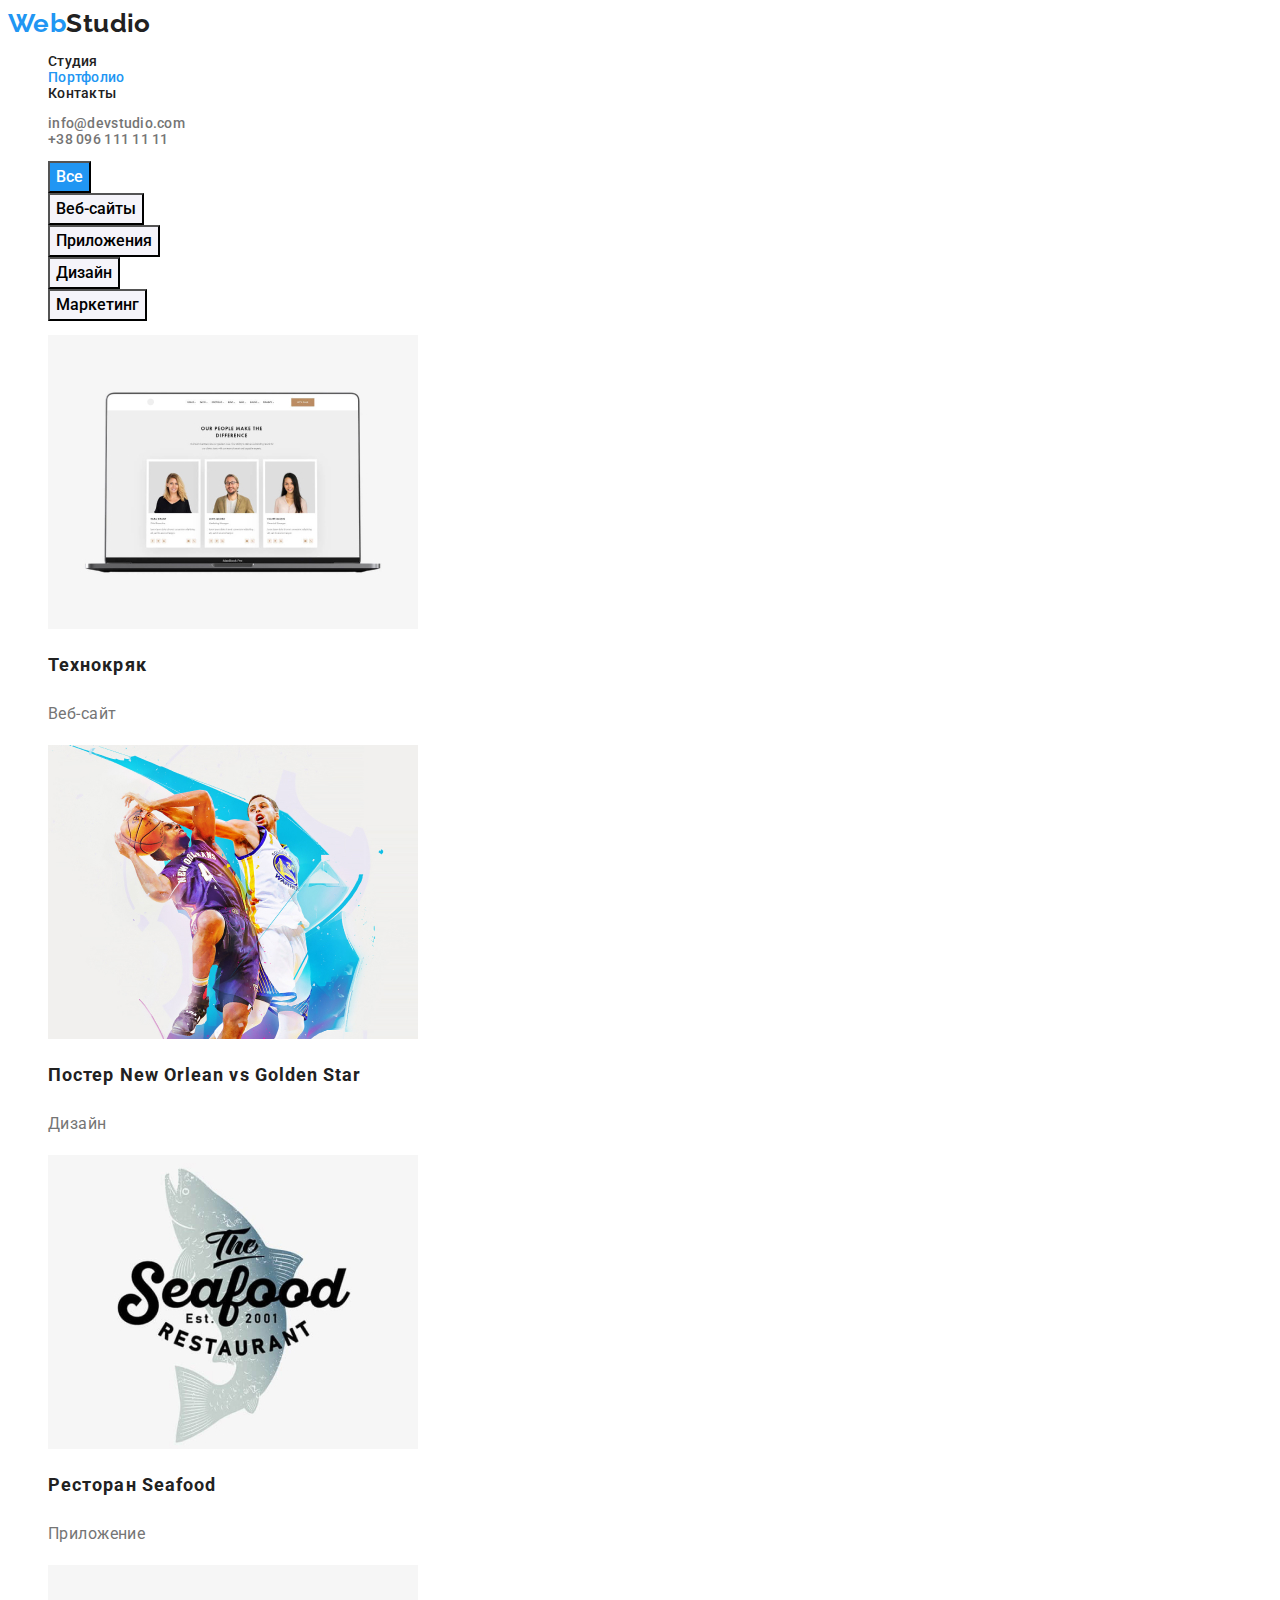
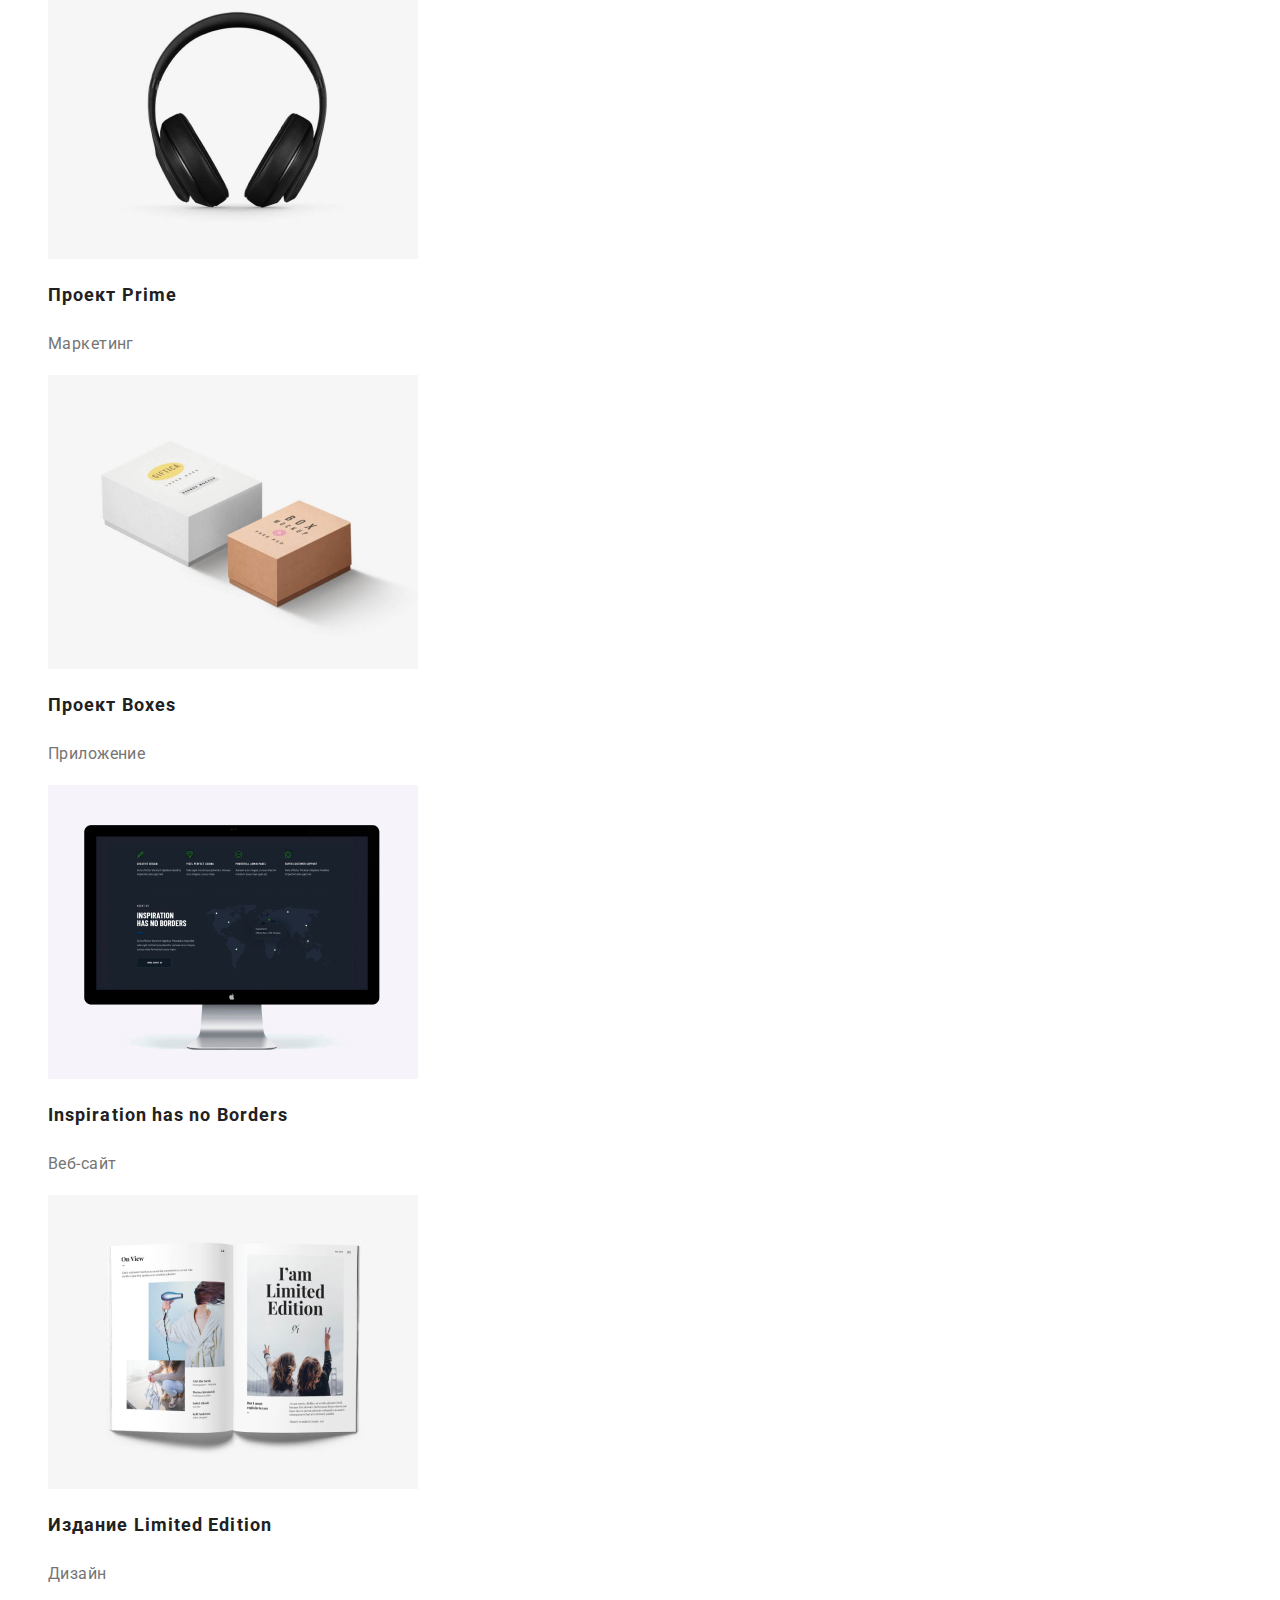
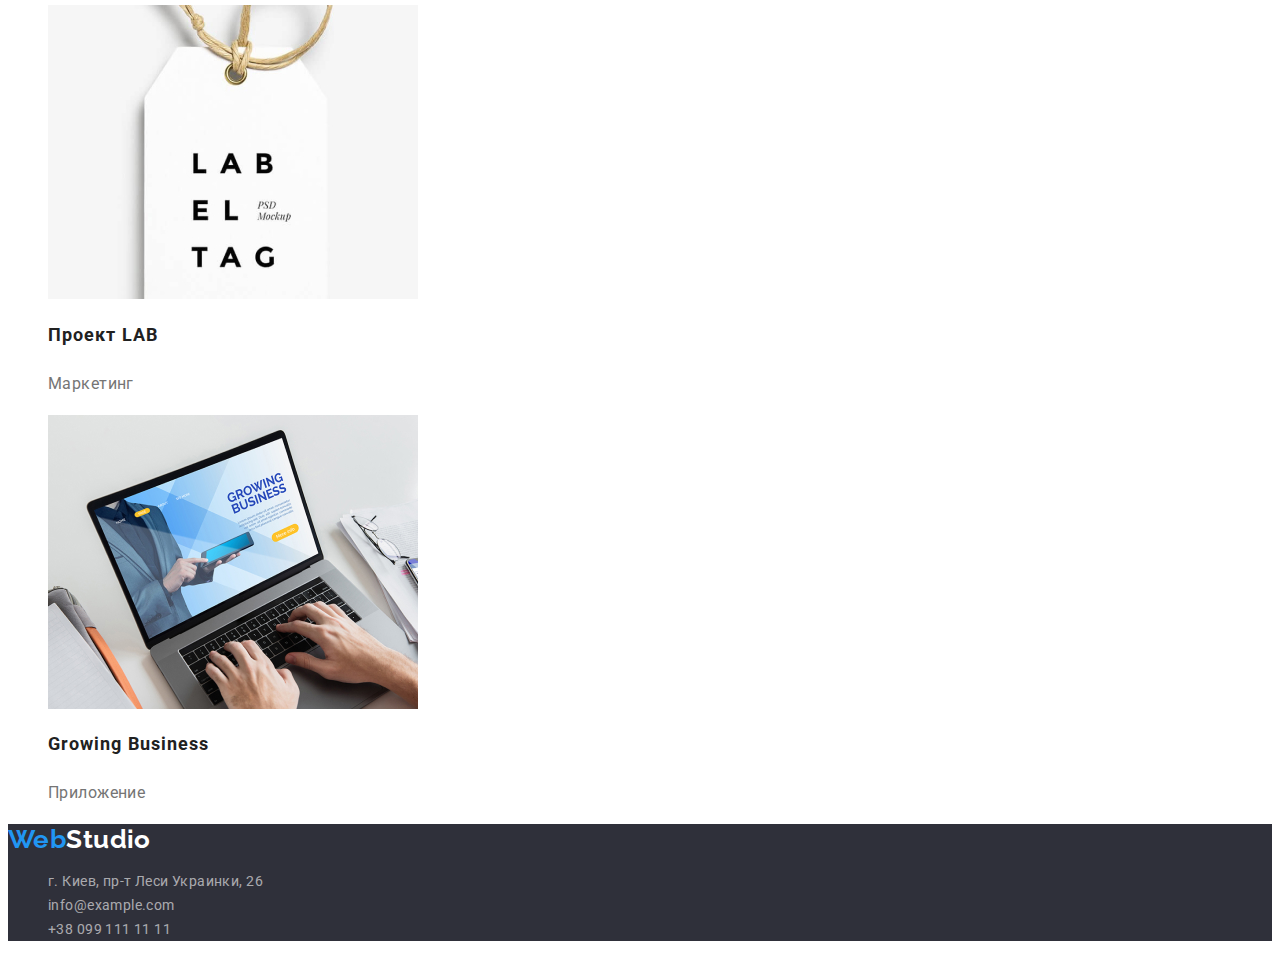
==== portfolio.html @ d7e8b3e2 "Initial commit" ====
<!DOCTYPE html>
<html lang="ru">
  <head>
    <meta charset="UTF-8" />
    <meta http-equiv="X-UA-Compatible" content="IE=edge" />
    <meta name="viewport" content="width=device-width, initial-scale=1.0" />
    <title>Portfolio</title>
    <!-- Fonts -->
    <link rel="preconnect" href="https://fonts.googleapis.com" />
    <link rel="preconnect" href="https://fonts.gstatic.com" crossorigin />
    <link
      href="https://fonts.googleapis.com/css2?family=Raleway:wght@700&family=Roboto:wght@400;500;700;900&display=swap"
      rel="stylesheet"
    />
    <!-- Fonts -->
    <link rel="stylesheet" href="./css/styles.css" />
  </head>
  <body>
    <header class="header">
      <a class="logo link" href="./index.html"><span class="logo-accent">Web</span>Studio</a>
      <nav class="header-nav">
        <ul class="header-list list">
          <li class="header-item">
            <a class="header-link link" href="./index.html">Студия</a>
          </li>
          <li class="header-item">
            <a class="header-link header-link-porfolio link" href="./portfolio.html">Портфолио</a>
          </li>
          <li class="header-item"><a class="header-link link" href="#">Контакты</a></li>
        </ul>
      </nav>
      <ul class="list">
        <li>
          <a class="header-contacts link" href="mailto:info@devstudio.com">info@devstudio.com</a>
        </li>
        <li><a class="header-contacts link" href="tel:+380961111111">+38 096 111 11 11</a></li>
      </ul>
    </header>
    <main>
      <section class="portfolio">
        <h1 class="visually-hidden">Портфолио</h1>
        <ul class="list">
          <li class="portfolio-filter">
            <button class="portfolio-filter-btn portfolio-filter-btn-accent" type="button">
              Все
            </button>
          </li>
          <li class="portfolio-filter">
            <button class="portfolio-filter-btn" type="button">Веб-сайты</button>
          </li>
          <li class="portfolio-filter">
            <button class="portfolio-filter-btn" type="button">Приложения</button>
          </li>
          <li class="portfolio-filter">
            <button class="portfolio-filter-btn" type="button">Дизайн</button>
          </li>
          <li class="portfolio-filter">
            <button class="portfolio-filter-btn" type="button">Маркетинг</button>
          </li>
        </ul>
        <ul class="list">
          <li class="">
            <a class="link" href=""
              ><img src="./images/portfolio/techno.jpg" alt="Технокряк" width="370" />
              <h2 class="portfolio-item-uppertitle">Технокряк</h2>
              <p class="portfolio-item-txt">Веб-сайт</p>
            </a>
          </li>
          <li class="">
            <a class="link" href=""
              ><img
                src="./images/portfolio/poster.jpg"
                alt="Постер New Orlean vs Golden Star"
                width="370"
              />
              <h2 class="portfolio-item-uppertitle">Постер New Orlean vs Golden Star</h2>
              <p class="portfolio-item-txt">Дизайн</p>
            </a>
          </li>
          <li class="">
            <a class="link" href=""
              ><img src="./images/portfolio/rest.jpg" alt="Ресторан Seafood" width="370" />
              <h2 class="portfolio-item-uppertitle">Ресторан Seafood</h2>
              <p class="portfolio-item-txt">Приложение</p>
            </a>
          </li>
          <li class="">
            <a class="link" href=""
              ><img src="./images/portfolio/projprime.jpg" alt="Проект Prime" width="370" />
              <h2 class="portfolio-item-uppertitle">Проект Prime</h2>
              <p class="portfolio-item-txt">Маркетинг</p>
            </a>
          </li>
          <li class="">
            <a class="link" href=""
              ><img src="./images/portfolio/proj_boxes.jpg" alt="Проект Boxes" width="370" />
              <h2 class="portfolio-item-uppertitle">Проект Boxes</h2>
              <p class="portfolio-item-txt">Приложение</p>
            </a>
          </li>
          <li class="">
            <a class="link" href=""
              ><img src="./images/portfolio/web.jpg" alt="Inspiration has no Borders" width="370" />
              <h2 class="portfolio-item-uppertitle">Inspiration has no Borders</h2>
              <p class="portfolio-item-txt">Веб-сайт</p>
            </a>
          </li>
          <li class="">
            <a class="link" href=""
              ><img
                src="./images/portfolio/lim_edit.jpg"
                alt="Издание Limited Edition"
                width="370"
              />
              <h2 class="portfolio-item-uppertitle">Издание Limited Edition</h2>
              <p class="portfolio-item-txt">Дизайн</p>
            </a>
          </li>
          <li class="">
            <a class="link" href=""
              ><img src="./images/portfolio/lab.jpg" alt="Проект LAB" width="370" />
              <h2 class="portfolio-item-uppertitle">Проект LAB</h2>
              <p class="portfolio-item-txt">Маркетинг</p>
            </a>
          </li>
          <li class="">
            <a class="link" href=""
              ><img src="./images/portfolio/grow_bus.jpg" alt="Growing Business" width="370" />
              <h2 class="portfolio-item-uppertitle">Growing Business</h2>
              <p class="portfolio-item-txt">Приложение</p>
            </a>
          </li>
        </ul>
      </section>
    </main>
    <footer class="footer">
      <a class="logo link" href="./index.html"
        ><span class="logo-accent">Web</span><span class="logo-accent-footer">Studio</span></a
      >
      <address class="addres">
        <ul class="list">
          <li>
            <a
              class="link footer-contacts"
              href="https://goo.gl/maps/LrQvVppch2CSXuQx8"
              target="_blank"
              rel="noopener noreferrer"
              >г. Киев, пр-т Леси Украинки, 26</a
            >
          </li>
          <li>
            <a class="footer-contacts link" href="mailto:info@example.com">info@example.com</a>
          </li>
          <li><a class="footer-contacts link" href="tel:+380991111111">+38 099 111 11 11</a></li>
        </ul>
      </address>
    </footer>
  </body>
</html>
---- css/styles.css ----
:root {
  /* fonts */
  --main-font: Roboto, sans-serif;
  --secondary-font: Raleway, sans-serif;

  /* text colors */
  --main-txt-color: #212121;
  --secondary-txt-color: #ffffff;
  --accent-txt-color: #2196f3;
  --paragraph-txt-color: #757575;
  --addres-txt-color: rgba(255, 255, 255, 0.6);

  /* bg coloros */
  --dark-bg-color: #2f303a;
  --light-bg-color: #f5f4fa;
  --accent-bg-color: #2196f3;
  --main-bg-color: #fff;

  /* others */
}

body {
  font-family: var(--main-font);
  color: var(--main-txt-color);
  background-color: var(--main-bg-color);
  font-size: 14px;
  letter-spacing: 0.03em;
}

/* reset styles */
.link {
  text-decoration: none;
  color: currentColor;
}

.list {
  list-style: none;
}

.visually-hidden {
  position: absolute;
  width: 1px;
  height: 1px;
  margin: -1px;
  border: 0;
  padding: 0;

  white-space: nowrap;
  clip-path: inset(100%);
  clip: rect(0 0 0 0);
  overflow: hidden;
}

/* base styles */

.logo-accent {
  color: var(--accent-txt-color);
}

/*====== Header section======== */
.logo {
  color: var(--main-txt-color);
  font-weight: 700;
  font-size: 26px;
  line-height: calc(31 / 26);
  font-family: 'Raleway';
}

.header-link {
  font-weight: 500;
  line-height: calc(16 / 14);
  letter-spacing: 0.02em;
  color: var(--main-txt-color);
}
.header-link:hover,
.header-link:focus {
  color: var(--accent-txt-color);
}
.header-link-studio {
  color: var(--accent-txt-color);
}
.header-link-porfolio {
  color: var(--accent-txt-color);
}

.header-contacts {
  font-weight: 500;
  line-height: calc(16 / 14);
  letter-spacing: 0.02em;
  color: var(--paragraph-txt-color);
}

.header-contacts:hover,
.header-contacts:focus {
  color: var(--accent-txt-color);
}
/* ========================
===========Studio========== 
===========================*/
/* =======Main section====== */

.hero {
  background-color: var(--dark-bg-color);
}

.hero-title {
  font-family: 'Roboto';
  font-weight: 900;
  font-size: 44px;
  line-height: calc(60 / 44);
  letter-spacing: 0.06em;
  text-transform: uppercase;
  color: var(--secondary-txt-color);
}

.hero-btn {
  font-family: 'Roboto';
  font-weight: 700;
  font-size: 16px;
  line-height: calc(30 / 16);
  display: flex;
  align-items: center;
  text-align: center;
  letter-spacing: 0.06em;
  color: var(--secondary-txt-color);
  background-color: var(--accent-txt-color);
  cursor: pointer;
}

.hero-btn:hover,
.hero-btn:focus {
  background-color: #188ce8;
}

.advantages-title {
  line-height: calc(16 / 14);
  text-transform: uppercase;
  color: var(--main-txt-color);
}

.advantages-uppertitle {
  line-height: calc(24 / 14);
  color: var(--paragraph-txt-color);
}

.about-title {
  font-size: 36px;
  line-height: calc(42 / 36);
  text-align: center;
}

.team {
  background-color: var(--light-bg-color);
}

.team-title {
  font-size: 36px;
  line-height: calc(42 / 36);
  text-align: center;
}

.team-item-uppertitle {
  font-weight: 500;
  font-size: 16px;
  line-height: calc(19 / 16);
  text-align: center;
}

.team-item-txt {
  line-height: calc(19 / 16);
  text-align: center;
  color: var(--paragraph-txt-color);
}

/* ========================
===========Studio========== 
===========================*/

/* ========Footer====== */
.footer {
  background-color: var(--dark-bg-color);
}

.logo-accent-footer {
  color: var(--secondary-txt-color);
}

.addres {
  font-style: normal;
  font-weight: 400;
  line-height: calc(24 / 14);
  color: var(--addres-txt-color);
}

.footer-contacts:hover,
.footer-contacts:focus {
  color: var(--secondary-txt-color);
}

/* ========================
===========Portfolio========== 
===========================*/

.portfolio-filter-btn {
  font-weight: 500;
  font-size: 16px;
  line-height: calc(26 / 16);
  text-align: center;
  background-color: var(--light-bg-color);
  cursor: pointer;
  font-family: var(--main-font);
}

.portfolio-filter-btn-accent {
  font-weight: 500;
  font-size: 16px;
  line-height: calc(26 / 16);
  text-align: center;
  color: var(--secondary-txt-color);
  background-color: var(--accent-bg-color);
}
.portfolio-filter-btn:hover,
.portfolio-filter-btn:focus {
  color: var(--secondary-txt-color);
  background-color: var(--accent-bg-color);
}

.portfolio-item-uppertitle {
  font-size: 18px;
  line-height: calc(36 / 18);
  letter-spacing: 0.06em;
}

.portfolio-item-txt {
  font-size: 16px;
  line-height: calc(30 / 16);
  color: var(--paragraph-txt-color);
}
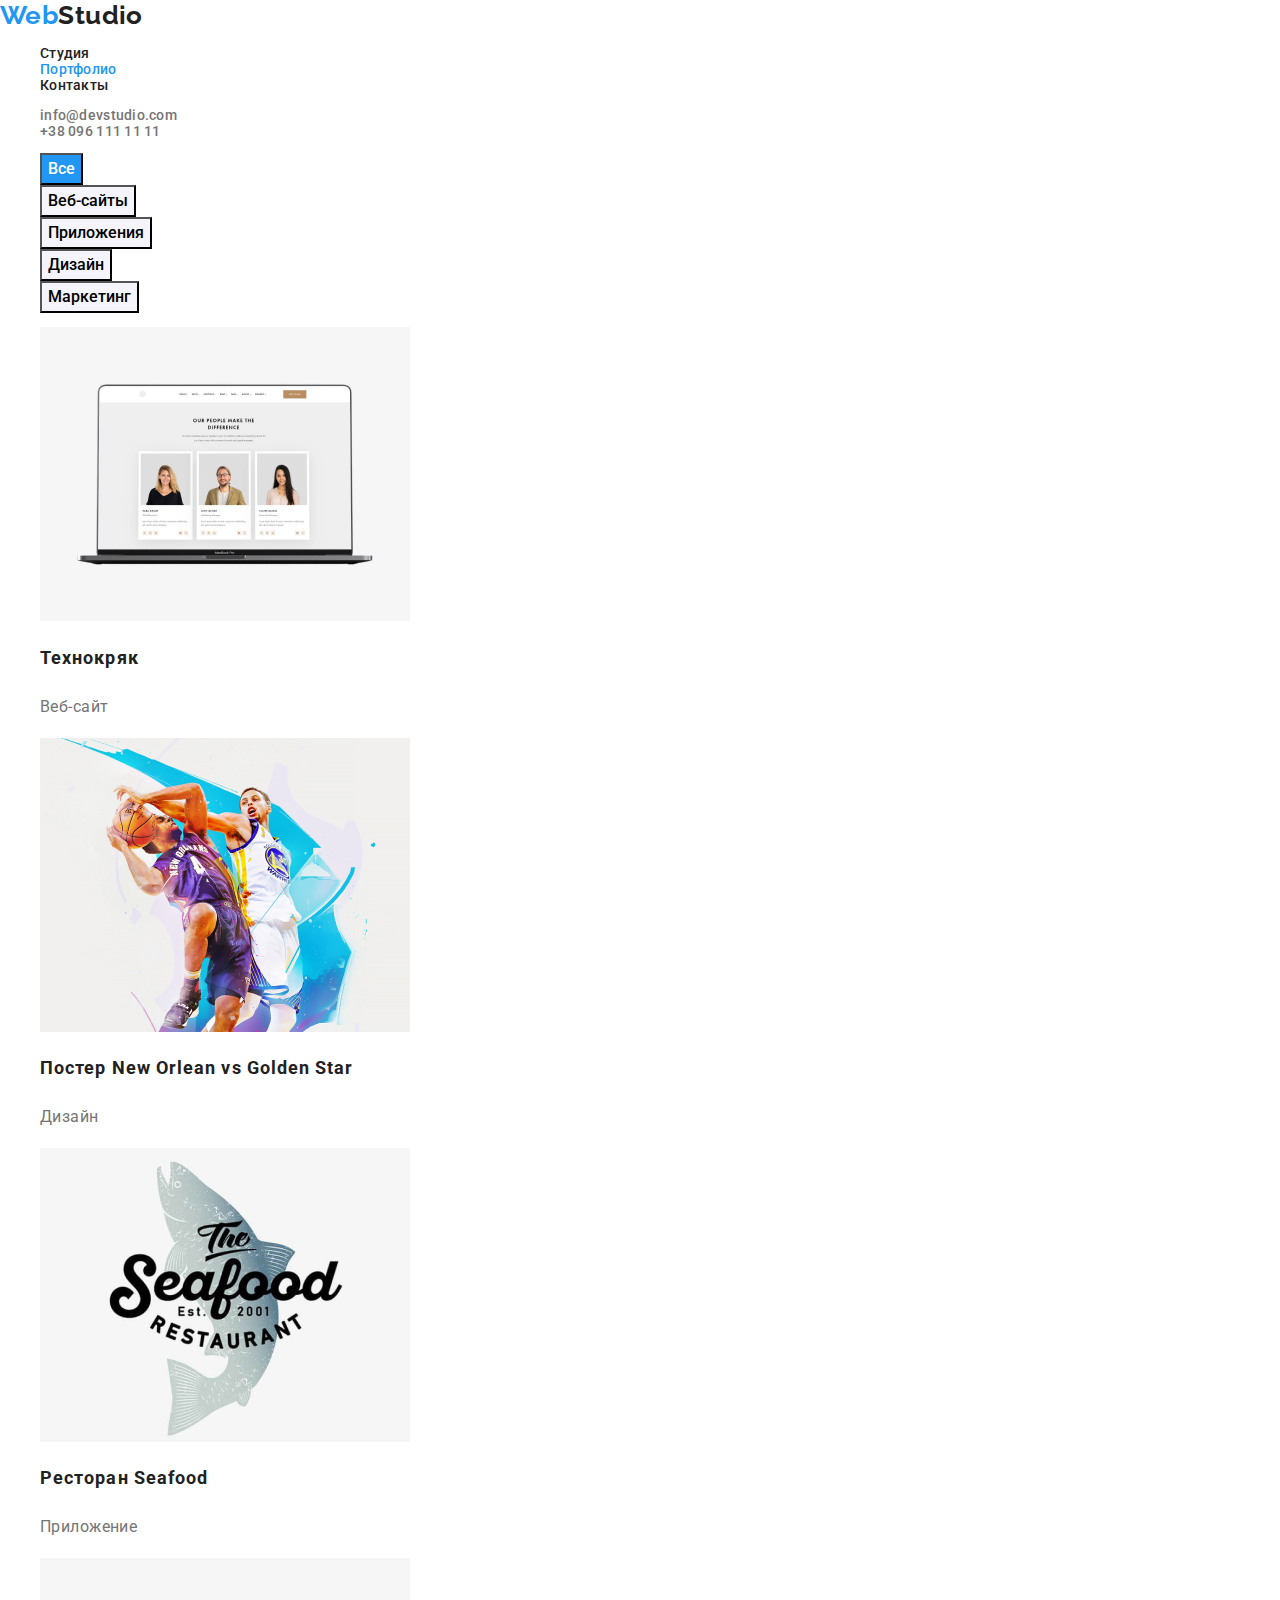
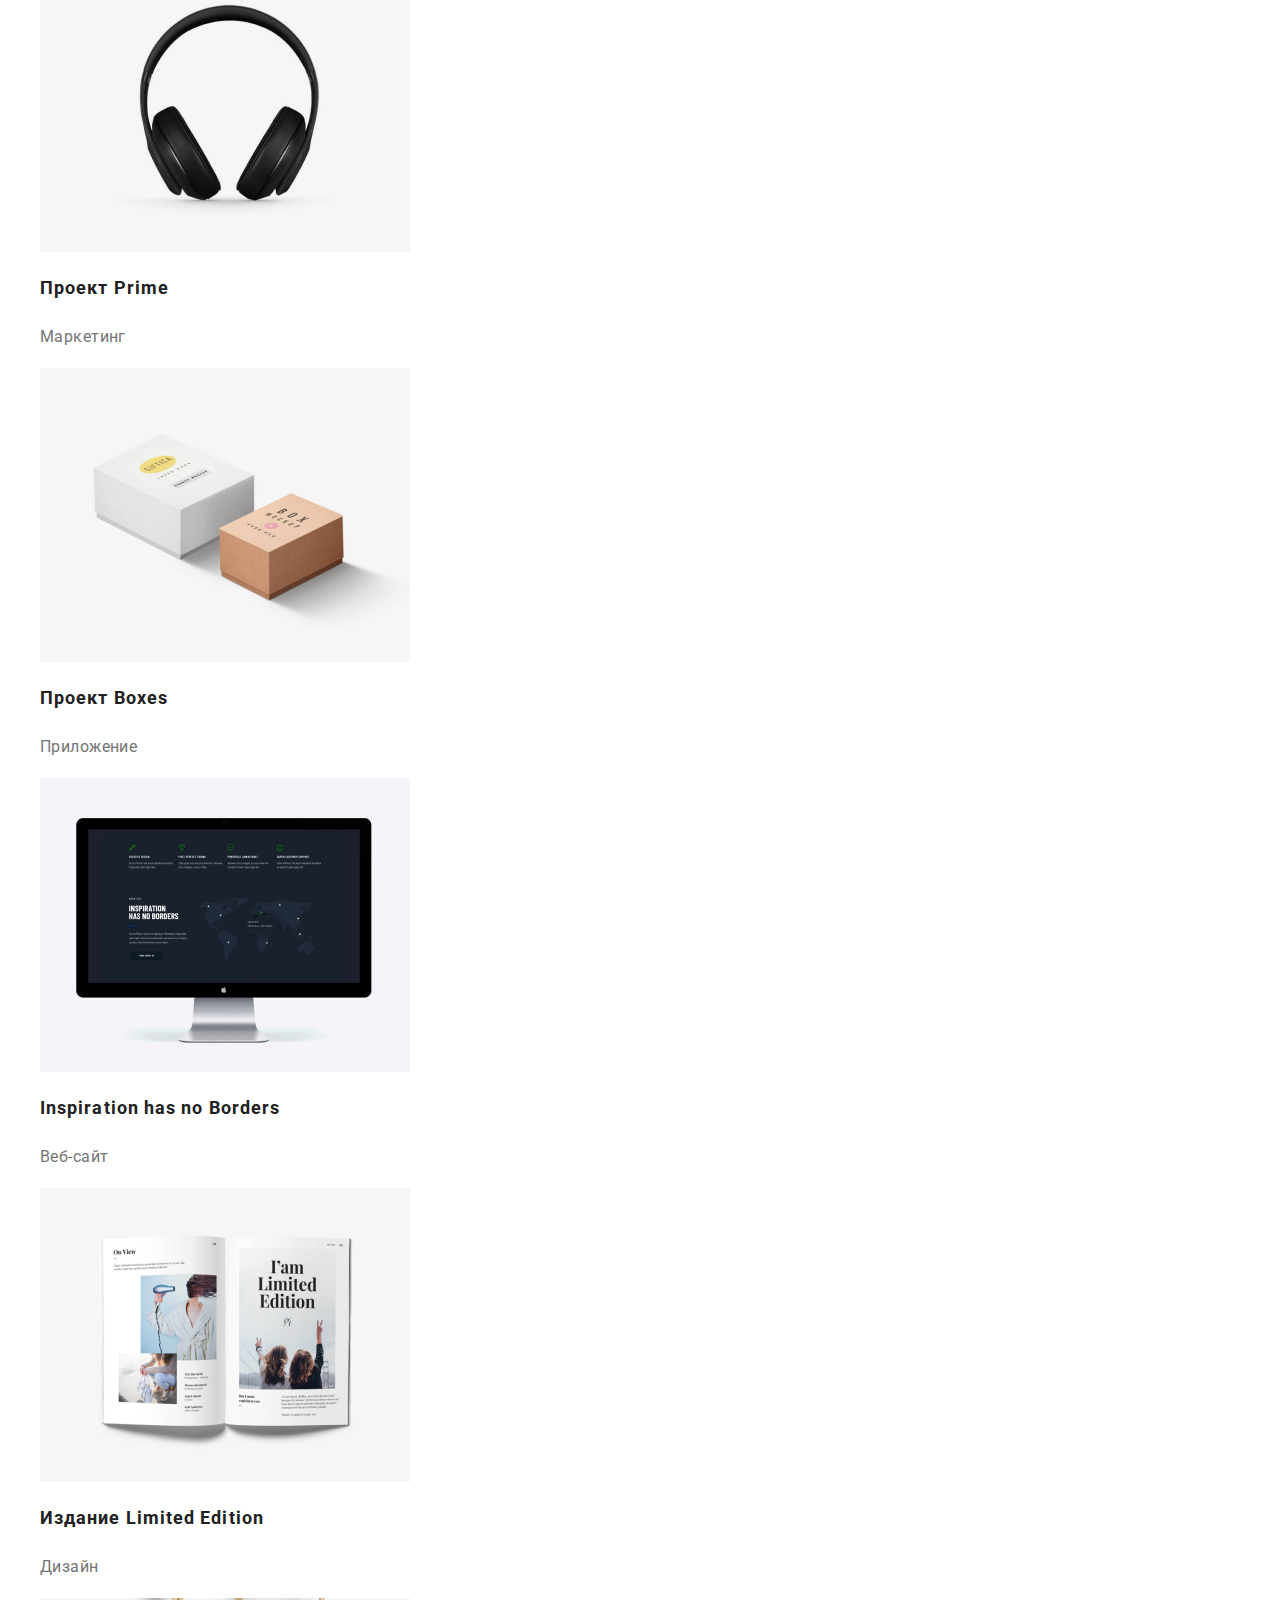
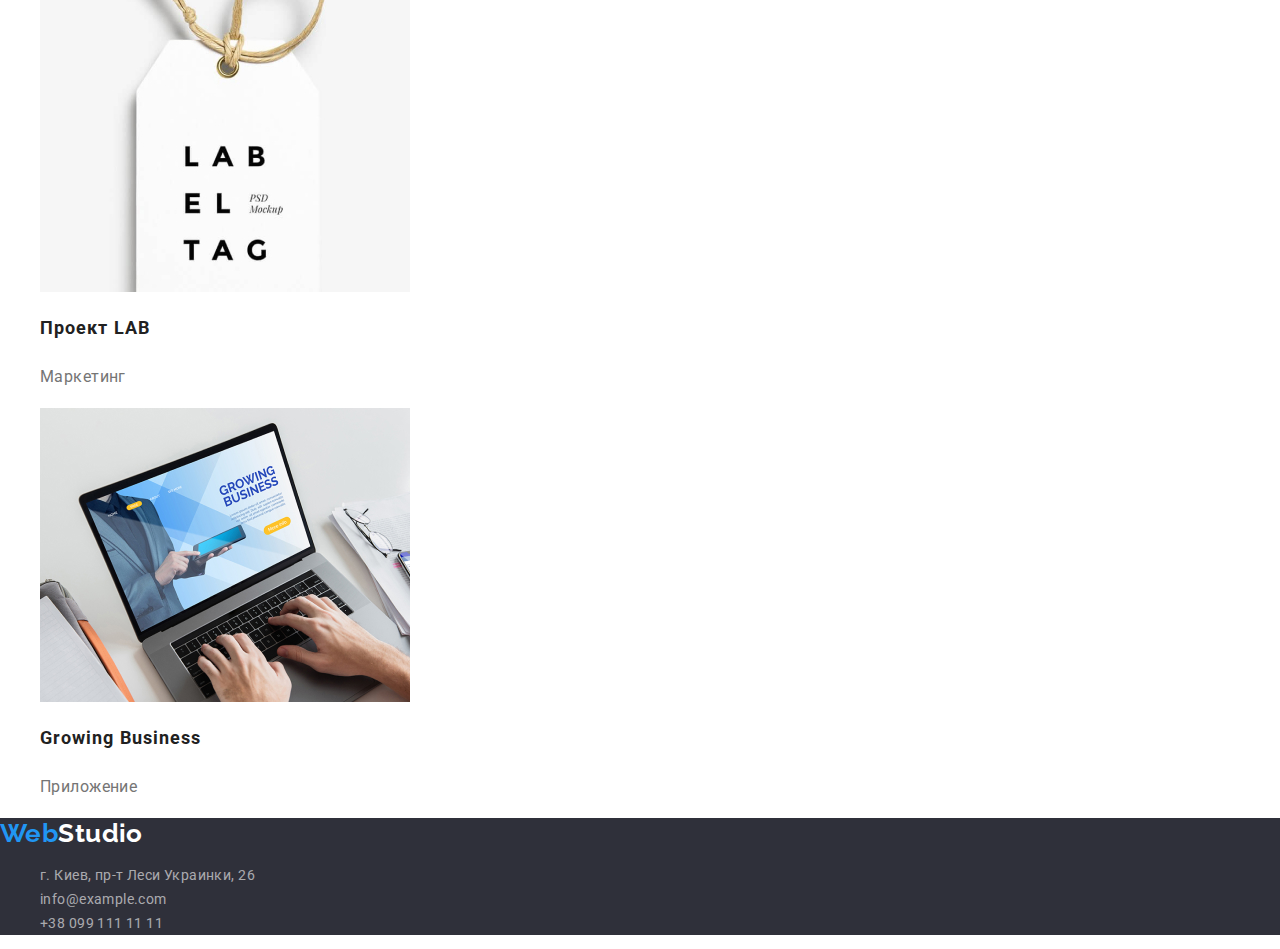
==== commit ba3545bc: "Подключает modern-nomalize" ====
--- a/portfolio.html
+++ b/portfolio.html
@@ -5,6 +5,10 @@
     <meta http-equiv="X-UA-Compatible" content="IE=edge" />
     <meta name="viewport" content="width=device-width, initial-scale=1.0" />
     <title>Portfolio</title>
+    <link
+      rel="stylesheet"
+      href="https://cdnjs.cloudflare.com/ajax/libs/modern-normalize/1.1.0/modern-normalize.min.css"
+    />
     <!-- Fonts -->
     <link rel="preconnect" href="https://fonts.googleapis.com" />
     <link rel="preconnect" href="https://fonts.gstatic.com" crossorigin />
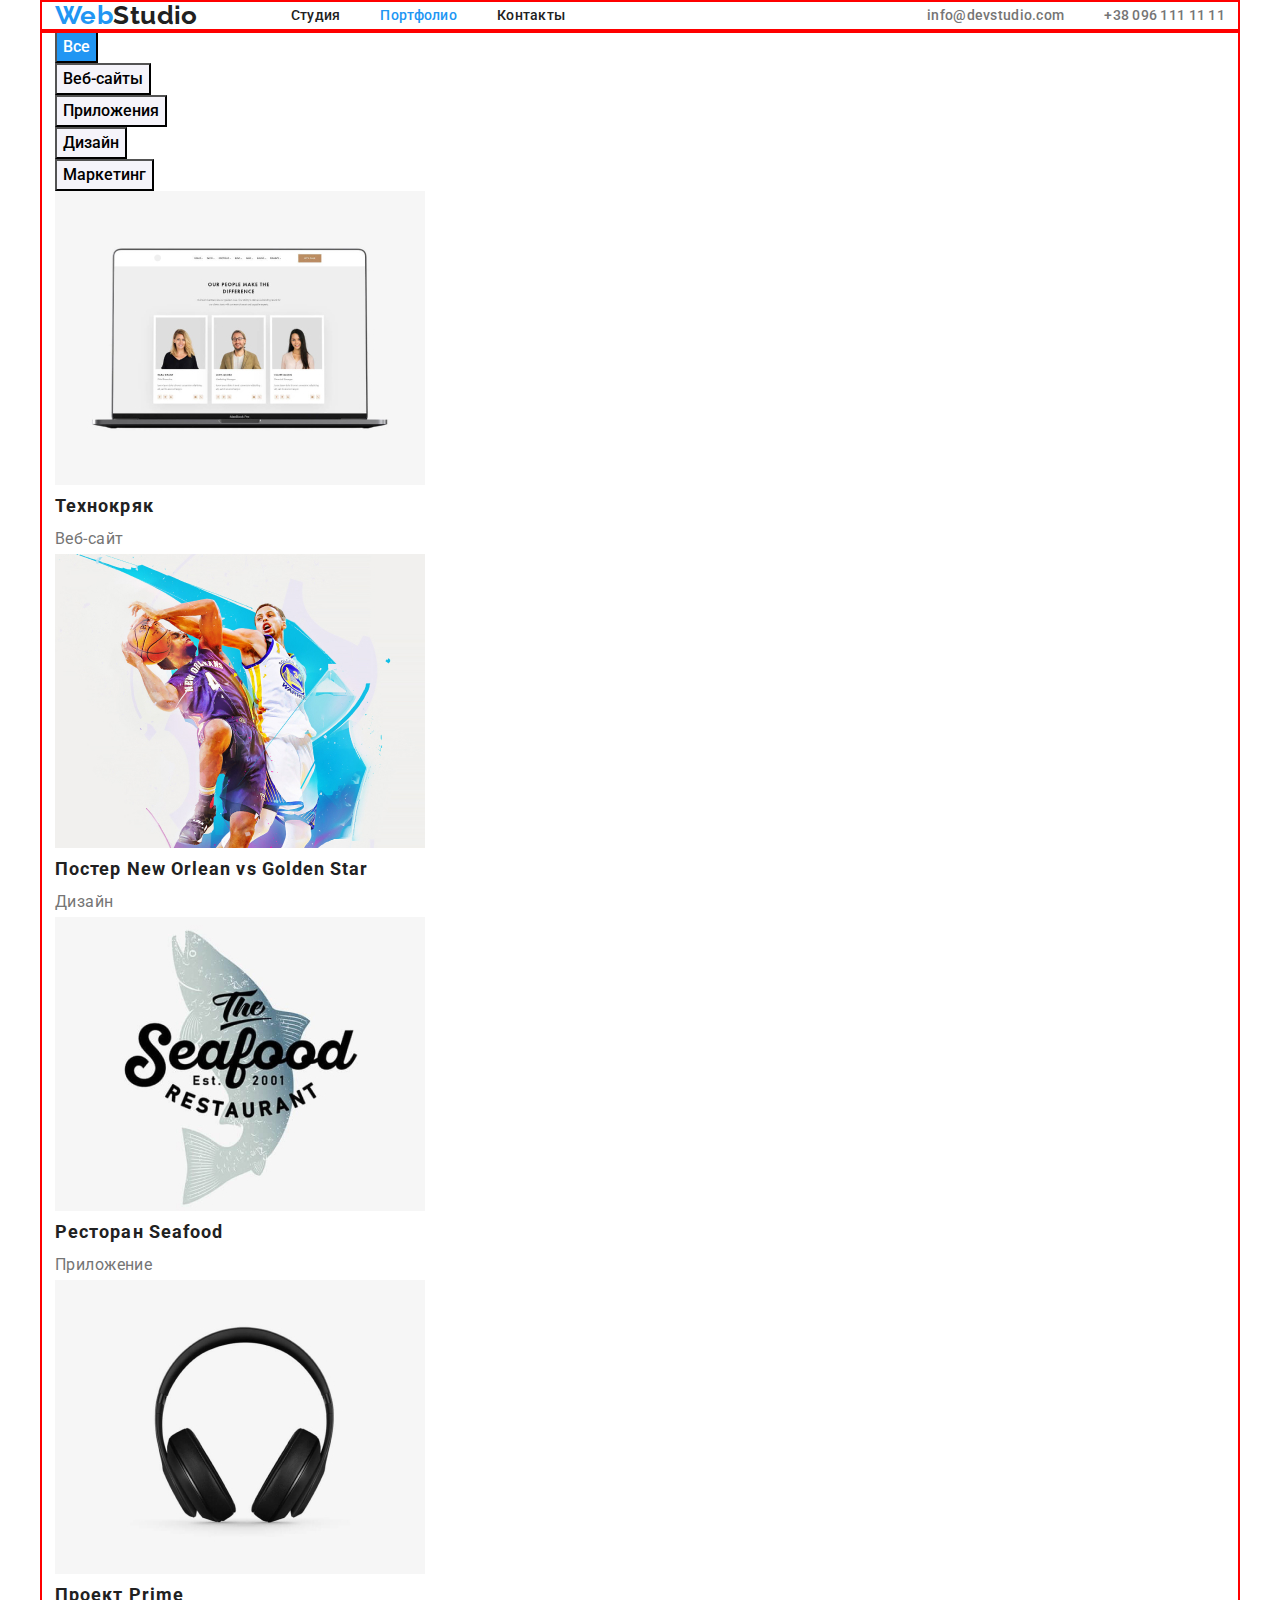
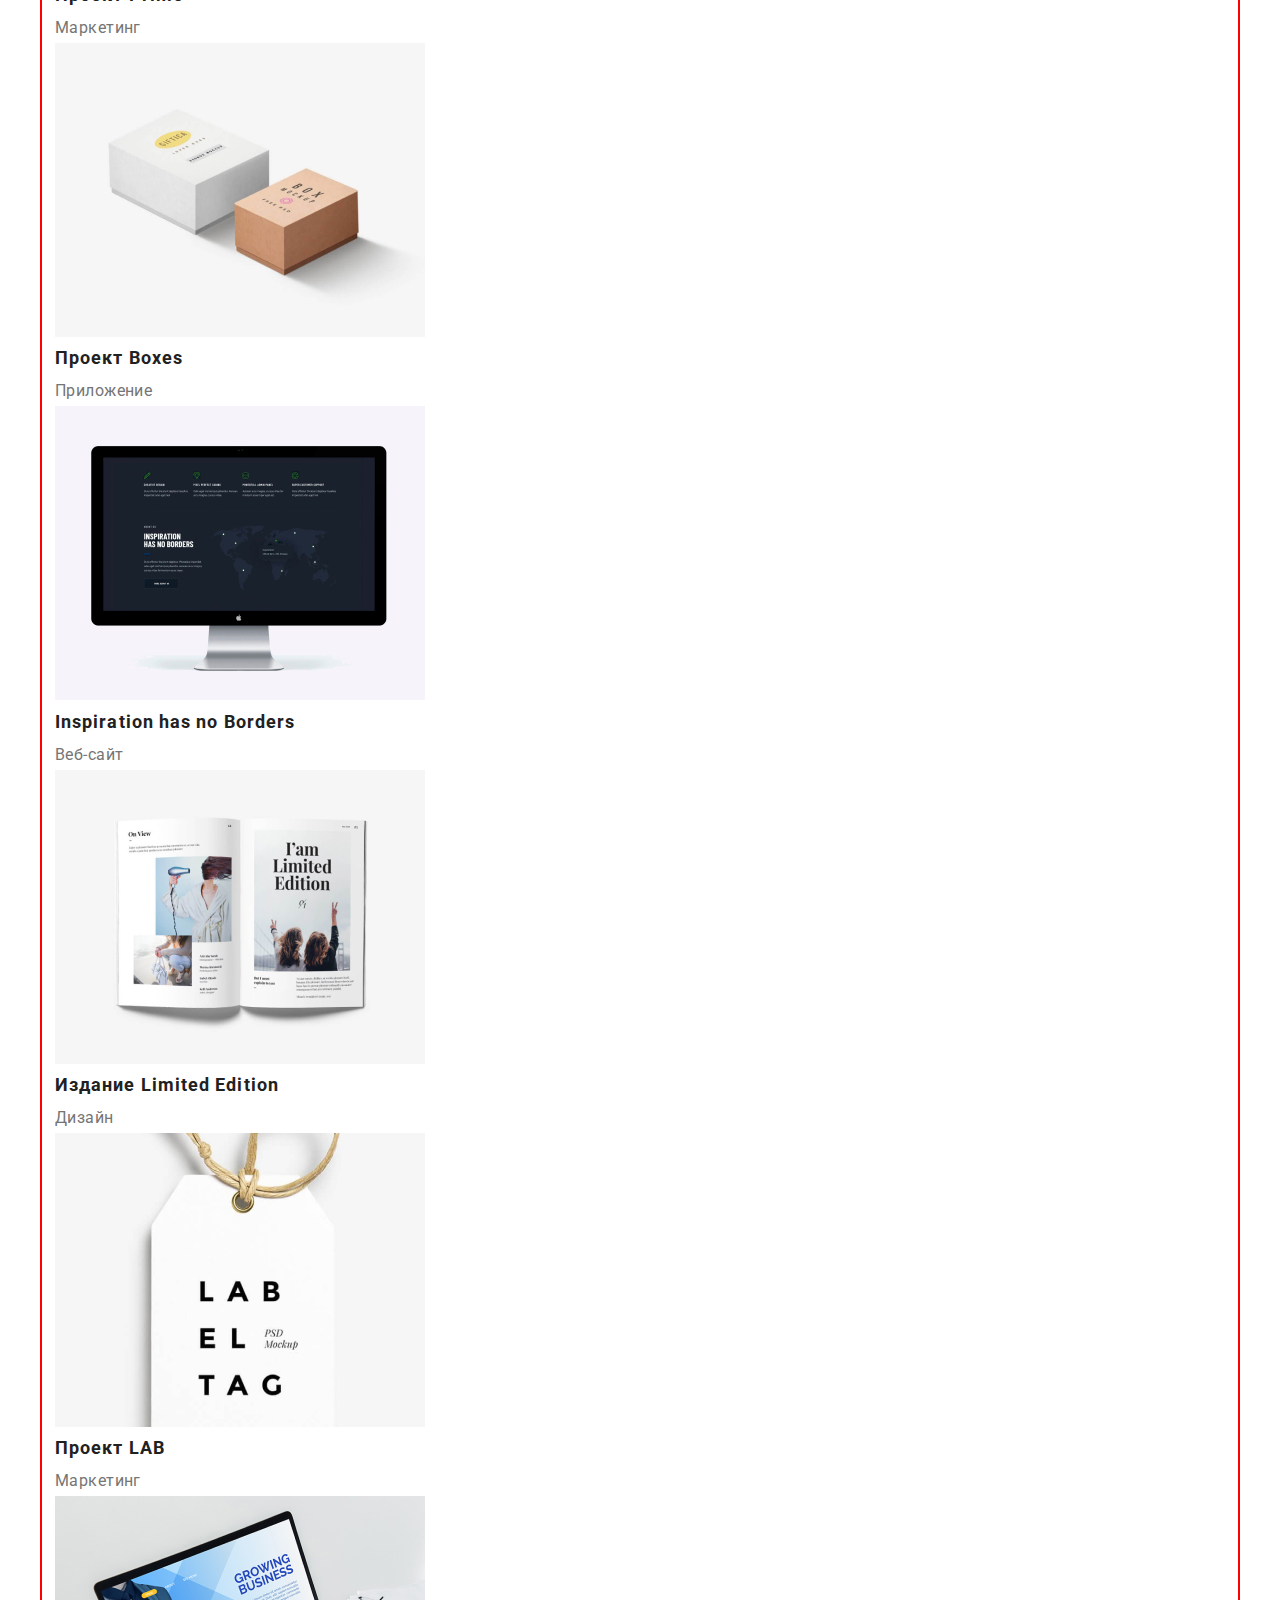
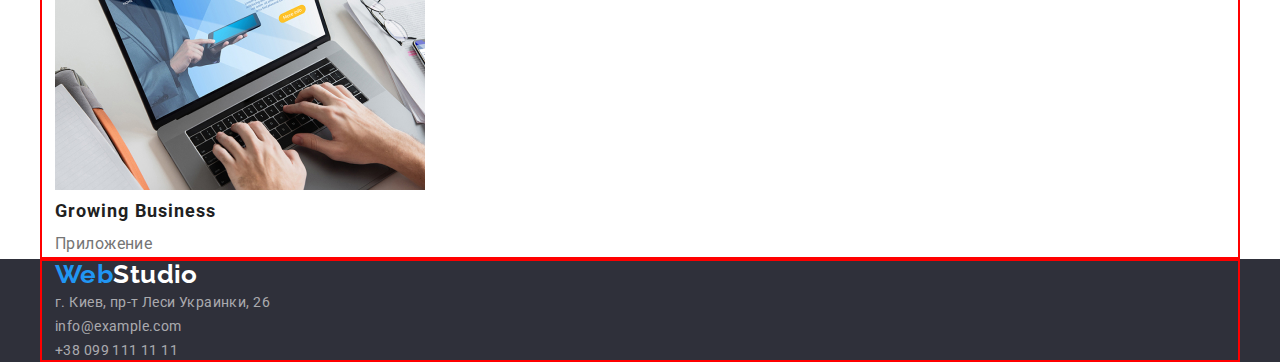
==== commit 712cc12a: "Начинает оформлять header" ====
--- a/portfolio.html
+++ b/portfolio.html
@@ -5,10 +5,6 @@
     <meta http-equiv="X-UA-Compatible" content="IE=edge" />
     <meta name="viewport" content="width=device-width, initial-scale=1.0" />
     <title>Portfolio</title>
-    <link
-      rel="stylesheet"
-      href="https://cdnjs.cloudflare.com/ajax/libs/modern-normalize/1.1.0/modern-normalize.min.css"
-    />
     <!-- Fonts -->
     <link rel="preconnect" href="https://fonts.googleapis.com" />
     <link rel="preconnect" href="https://fonts.gstatic.com" crossorigin />
@@ -17,147 +13,163 @@
       rel="stylesheet"
     />
     <!-- Fonts -->
+    <!-- Normalize! -->
+    <link
+      rel="stylesheet"
+      href="https://cdnjs.cloudflare.com/ajax/libs/modern-normalize/1.1.0/modern-normalize.min.css"
+    />
+    <!-- Normalize! -->
     <link rel="stylesheet" href="./css/styles.css" />
   </head>
   <body>
     <header class="header">
-      <a class="logo link" href="./index.html"><span class="logo-accent">Web</span>Studio</a>
-      <nav class="header-nav">
+      <div class="container header-container">
+        <a class="logo link" href="./index.html"><span class="logo-accent">Web</span>Studio</a>
+        <nav class="header-nav">
+          <ul class="header-list list">
+            <li class="header-item">
+              <a class="header-link link" href="./index.html">Студия</a>
+            </li>
+            <li class="header-item">
+              <a class="header-link header-link-porfolio link" href="./portfolio.html">Портфолио</a>
+            </li>
+            <li class="header-item"><a class="header-link link" href="#">Контакты</a></li>
+          </ul>
+        </nav>
         <ul class="header-list list">
-          <li class="header-item">
-            <a class="header-link link" href="./index.html">Студия</a>
+          <li>
+            <a class="header-contacts link" href="mailto:info@devstudio.com">info@devstudio.com</a>
           </li>
-          <li class="header-item">
-            <a class="header-link header-link-porfolio link" href="./portfolio.html">Портфолио</a>
-          </li>
-          <li class="header-item"><a class="header-link link" href="#">Контакты</a></li>
+          <li><a class="header-contacts link" href="tel:+380961111111">+38 096 111 11 11</a></li>
         </ul>
-      </nav>
-      <ul class="list">
-        <li>
-          <a class="header-contacts link" href="mailto:info@devstudio.com">info@devstudio.com</a>
-        </li>
-        <li><a class="header-contacts link" href="tel:+380961111111">+38 096 111 11 11</a></li>
-      </ul>
+      </div>
     </header>
     <main>
       <section class="portfolio">
-        <h1 class="visually-hidden">Портфолио</h1>
-        <ul class="list">
-          <li class="portfolio-filter">
-            <button class="portfolio-filter-btn portfolio-filter-btn-accent" type="button">
-              Все
-            </button>
-          </li>
-          <li class="portfolio-filter">
-            <button class="portfolio-filter-btn" type="button">Веб-сайты</button>
-          </li>
-          <li class="portfolio-filter">
-            <button class="portfolio-filter-btn" type="button">Приложения</button>
-          </li>
-          <li class="portfolio-filter">
-            <button class="portfolio-filter-btn" type="button">Дизайн</button>
-          </li>
-          <li class="portfolio-filter">
-            <button class="portfolio-filter-btn" type="button">Маркетинг</button>
-          </li>
-        </ul>
-        <ul class="list">
-          <li class="">
-            <a class="link" href=""
-              ><img src="./images/portfolio/techno.jpg" alt="Технокряк" width="370" />
-              <h2 class="portfolio-item-uppertitle">Технокряк</h2>
-              <p class="portfolio-item-txt">Веб-сайт</p>
-            </a>
-          </li>
-          <li class="">
-            <a class="link" href=""
-              ><img
-                src="./images/portfolio/poster.jpg"
-                alt="Постер New Orlean vs Golden Star"
-                width="370"
-              />
-              <h2 class="portfolio-item-uppertitle">Постер New Orlean vs Golden Star</h2>
-              <p class="portfolio-item-txt">Дизайн</p>
-            </a>
-          </li>
-          <li class="">
-            <a class="link" href=""
-              ><img src="./images/portfolio/rest.jpg" alt="Ресторан Seafood" width="370" />
-              <h2 class="portfolio-item-uppertitle">Ресторан Seafood</h2>
-              <p class="portfolio-item-txt">Приложение</p>
-            </a>
-          </li>
-          <li class="">
-            <a class="link" href=""
-              ><img src="./images/portfolio/projprime.jpg" alt="Проект Prime" width="370" />
-              <h2 class="portfolio-item-uppertitle">Проект Prime</h2>
-              <p class="portfolio-item-txt">Маркетинг</p>
-            </a>
-          </li>
-          <li class="">
-            <a class="link" href=""
-              ><img src="./images/portfolio/proj_boxes.jpg" alt="Проект Boxes" width="370" />
-              <h2 class="portfolio-item-uppertitle">Проект Boxes</h2>
-              <p class="portfolio-item-txt">Приложение</p>
-            </a>
-          </li>
-          <li class="">
-            <a class="link" href=""
-              ><img src="./images/portfolio/web.jpg" alt="Inspiration has no Borders" width="370" />
-              <h2 class="portfolio-item-uppertitle">Inspiration has no Borders</h2>
-              <p class="portfolio-item-txt">Веб-сайт</p>
-            </a>
-          </li>
-          <li class="">
-            <a class="link" href=""
-              ><img
-                src="./images/portfolio/lim_edit.jpg"
-                alt="Издание Limited Edition"
-                width="370"
-              />
-              <h2 class="portfolio-item-uppertitle">Издание Limited Edition</h2>
-              <p class="portfolio-item-txt">Дизайн</p>
-            </a>
-          </li>
-          <li class="">
-            <a class="link" href=""
-              ><img src="./images/portfolio/lab.jpg" alt="Проект LAB" width="370" />
-              <h2 class="portfolio-item-uppertitle">Проект LAB</h2>
-              <p class="portfolio-item-txt">Маркетинг</p>
-            </a>
-          </li>
-          <li class="">
-            <a class="link" href=""
-              ><img src="./images/portfolio/grow_bus.jpg" alt="Growing Business" width="370" />
-              <h2 class="portfolio-item-uppertitle">Growing Business</h2>
-              <p class="portfolio-item-txt">Приложение</p>
-            </a>
-          </li>
-        </ul>
+        <div class="container">
+          <h1 class="visually-hidden">Портфолио</h1>
+          <ul class="list">
+            <li class="portfolio-filter">
+              <button class="portfolio-filter-btn portfolio-filter-btn-accent" type="button">
+                Все
+              </button>
+            </li>
+            <li class="portfolio-filter">
+              <button class="portfolio-filter-btn" type="button">Веб-сайты</button>
+            </li>
+            <li class="portfolio-filter">
+              <button class="portfolio-filter-btn" type="button">Приложения</button>
+            </li>
+            <li class="portfolio-filter">
+              <button class="portfolio-filter-btn" type="button">Дизайн</button>
+            </li>
+            <li class="portfolio-filter">
+              <button class="portfolio-filter-btn" type="button">Маркетинг</button>
+            </li>
+          </ul>
+          <ul class="list">
+            <li class="">
+              <a class="link" href=""
+                ><img src="./images/portfolio/techno.jpg" alt="Технокряк" width="370" />
+                <h2 class="portfolio-item-uppertitle">Технокряк</h2>
+                <p class="portfolio-item-txt">Веб-сайт</p>
+              </a>
+            </li>
+            <li class="">
+              <a class="link" href=""
+                ><img
+                  src="./images/portfolio/poster.jpg"
+                  alt="Постер New Orlean vs Golden Star"
+                  width="370"
+                />
+                <h2 class="portfolio-item-uppertitle">Постер New Orlean vs Golden Star</h2>
+                <p class="portfolio-item-txt">Дизайн</p>
+              </a>
+            </li>
+            <li class="">
+              <a class="link" href=""
+                ><img src="./images/portfolio/rest.jpg" alt="Ресторан Seafood" width="370" />
+                <h2 class="portfolio-item-uppertitle">Ресторан Seafood</h2>
+                <p class="portfolio-item-txt">Приложение</p>
+              </a>
+            </li>
+            <li class="">
+              <a class="link" href=""
+                ><img src="./images/portfolio/projprime.jpg" alt="Проект Prime" width="370" />
+                <h2 class="portfolio-item-uppertitle">Проект Prime</h2>
+                <p class="portfolio-item-txt">Маркетинг</p>
+              </a>
+            </li>
+            <li class="">
+              <a class="link" href=""
+                ><img src="./images/portfolio/proj_boxes.jpg" alt="Проект Boxes" width="370" />
+                <h2 class="portfolio-item-uppertitle">Проект Boxes</h2>
+                <p class="portfolio-item-txt">Приложение</p>
+              </a>
+            </li>
+            <li class="">
+              <a class="link" href=""
+                ><img
+                  src="./images/portfolio/web.jpg"
+                  alt="Inspiration has no Borders"
+                  width="370"
+                />
+                <h2 class="portfolio-item-uppertitle">Inspiration has no Borders</h2>
+                <p class="portfolio-item-txt">Веб-сайт</p>
+              </a>
+            </li>
+            <li class="">
+              <a class="link" href=""
+                ><img
+                  src="./images/portfolio/lim_edit.jpg"
+                  alt="Издание Limited Edition"
+                  width="370"
+                />
+                <h2 class="portfolio-item-uppertitle">Издание Limited Edition</h2>
+                <p class="portfolio-item-txt">Дизайн</p>
+              </a>
+            </li>
+            <li class="">
+              <a class="link" href=""
+                ><img src="./images/portfolio/lab.jpg" alt="Проект LAB" width="370" />
+                <h2 class="portfolio-item-uppertitle">Проект LAB</h2>
+                <p class="portfolio-item-txt">Маркетинг</p>
+              </a>
+            </li>
+            <li class="">
+              <a class="link" href=""
+                ><img src="./images/portfolio/grow_bus.jpg" alt="Growing Business" width="370" />
+                <h2 class="portfolio-item-uppertitle">Growing Business</h2>
+                <p class="portfolio-item-txt">Приложение</p>
+              </a>
+            </li>
+          </ul>
+        </div>
       </section>
     </main>
     <footer class="footer">
-      <a class="logo link" href="./index.html"
-        ><span class="logo-accent">Web</span><span class="logo-accent-footer">Studio</span></a
-      >
-      <address class="addres">
-        <ul class="list">
-          <li>
-            <a
-              class="link footer-contacts"
-              href="https://goo.gl/maps/LrQvVppch2CSXuQx8"
-              target="_blank"
-              rel="noopener noreferrer"
-              >г. Киев, пр-т Леси Украинки, 26</a
-            >
-          </li>
-          <li>
-            <a class="footer-contacts link" href="mailto:info@example.com">info@example.com</a>
-          </li>
-          <li><a class="footer-contacts link" href="tel:+380991111111">+38 099 111 11 11</a></li>
-        </ul>
-      </address>
+      <div class="container">
+        <a class="logo link" href="./index.html"
+          ><span class="logo-accent">Web</span><span class="logo-accent-footer">Studio</span></a
+        >
+        <address class="addres">
+          <ul class="list">
+            <li>
+              <a
+                class="link footer-contacts"
+                href="https://goo.gl/maps/LrQvVppch2CSXuQx8"
+                target="_blank"
+                rel="noopener noreferrer"
+                >г. Киев, пр-т Леси Украинки, 26</a
+              >
+            </li>
+            <li>
+              <a class="footer-contacts link" href="mailto:info@example.com">info@example.com</a>
+            </li>
+            <li><a class="footer-contacts link" href="tel:+380991111111">+38 099 111 11 11</a></li>
+          </ul>
+        </address>
+      </div>
     </footer>
   </body>
 </html>
--- a/css/styles.css
+++ b/css/styles.css
@@ -35,6 +35,36 @@
 
 .list {
   list-style: none;
+  padding: 0;
+  margin: 0;
+}
+
+h1,
+h2,
+h3,
+h4,
+h5,
+h6,
+p {
+  padding: 0;
+  margin: 0;
+}
+
+/* base styles */
+
+.logo-accent {
+  color: var(--accent-txt-color);
+}
+
+.container {
+  width: 1200px;
+  padding-left: 15px;
+  padding-right: 15px;
+  margin-left: auto;
+  margin-right: auto;
+
+  outline: 2px solid red;
+  outline-offset: -2px;
 }
 
 .visually-hidden {
@@ -51,14 +81,16 @@
   overflow: hidden;
 }
 
-/* base styles */
-
-.logo-accent {
-  color: var(--accent-txt-color);
-}
-
 /*====== Header section======== */
+
+.header-container {
+  display: flex;
+  align-items: center;
+}
+
 .logo {
+  margin-right: 93px;
+
   color: var(--main-txt-color);
   font-weight: 700;
   font-size: 26px;
@@ -66,7 +98,19 @@
   font-family: 'Raleway';
 }
 
+.header-nav {
+  margin-right: auto;
+}
+
+.header-list {
+  display: flex;
+  gap: 40px;
+}
+
 .header-link {
+  padding-top: 32px;
+  padding-bottom: 32px;
+
   font-weight: 500;
   line-height: calc(16 / 14);
   letter-spacing: 0.02em;
@@ -84,6 +128,9 @@
 }
 
 .header-contacts {
+  padding-top: 32px;
+  padding-bottom: 32px;
+
   font-weight: 500;
   line-height: calc(16 / 14);
   letter-spacing: 0.02em;
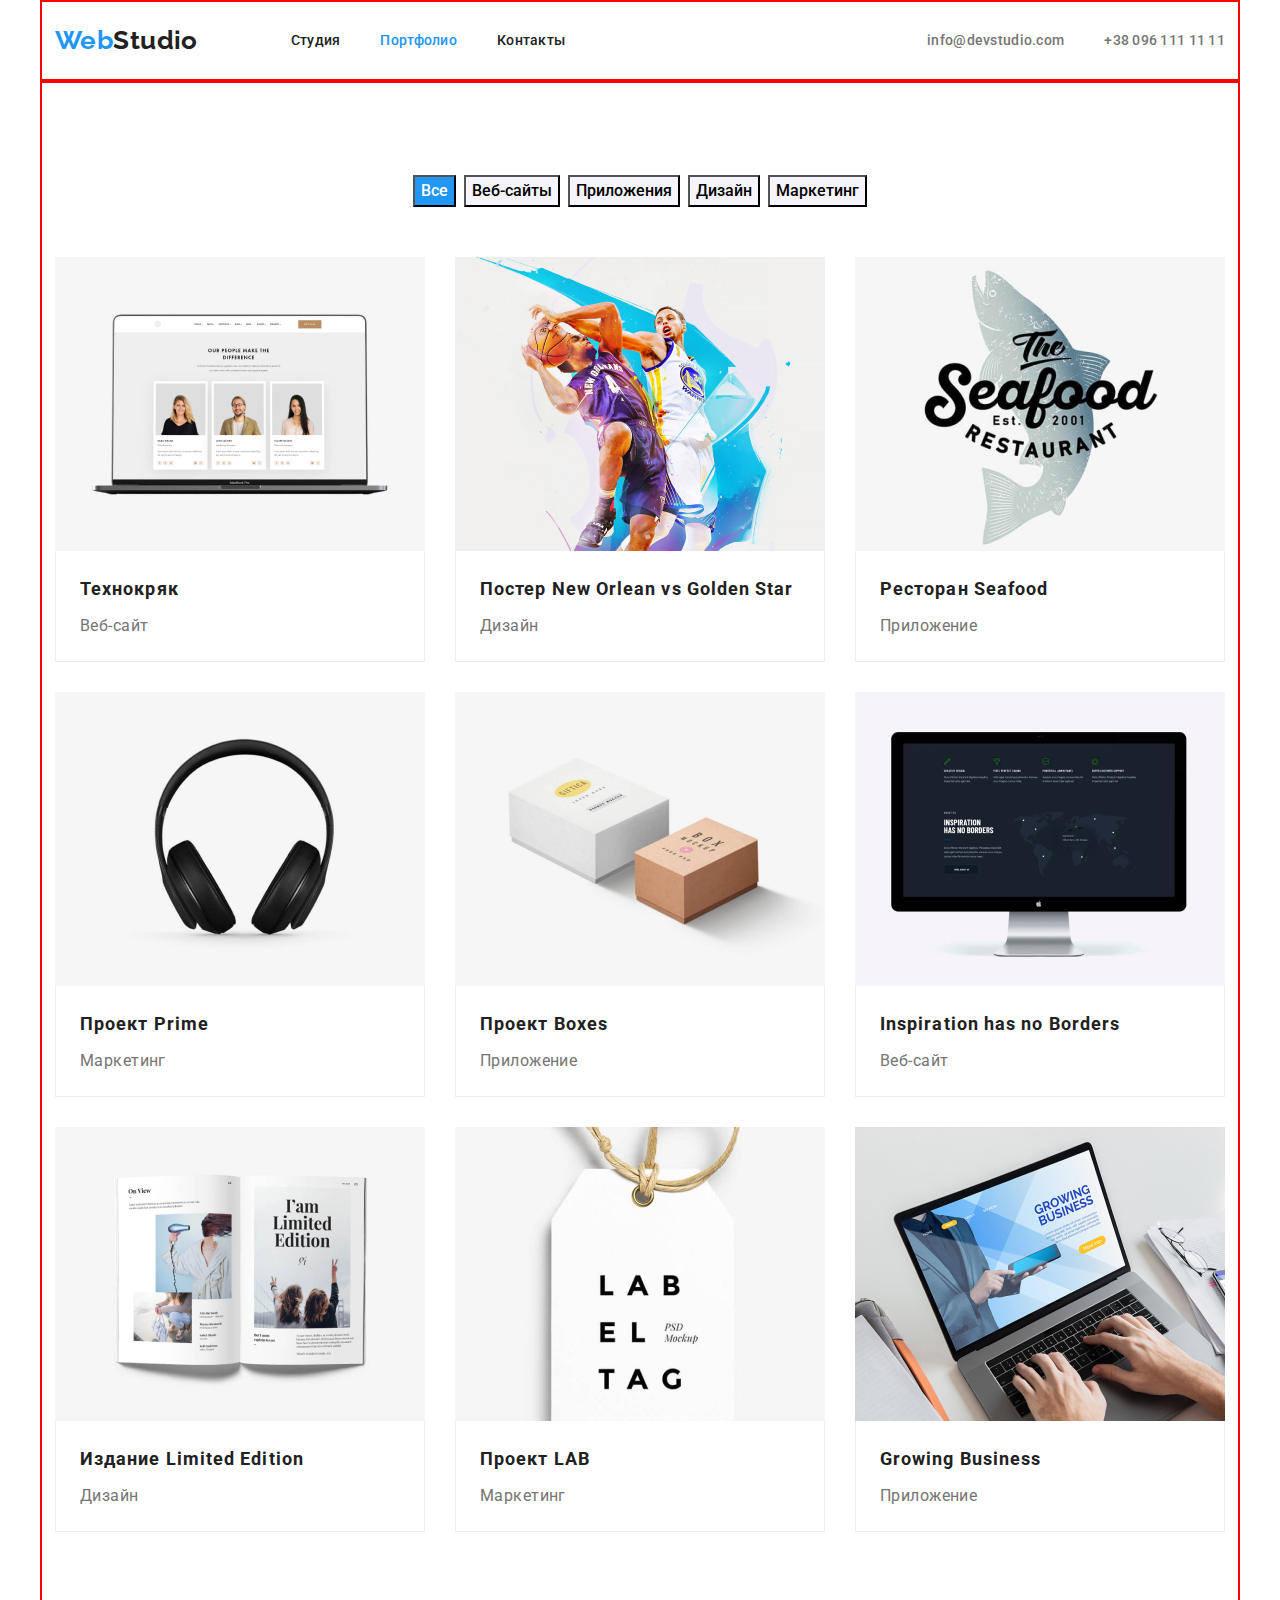
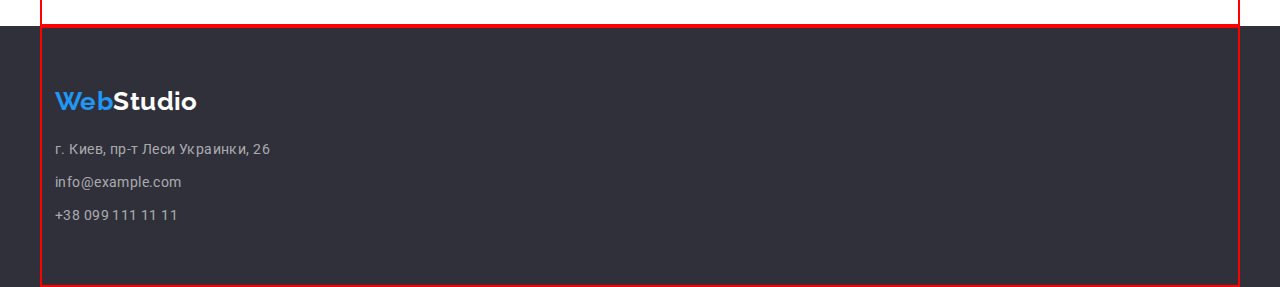
==== commit a1e57323: "Завершает оформление согласно критериям goit-markup-hw-03" ====
--- a/portfolio.html
+++ b/portfolio.html
@@ -45,10 +45,10 @@
       </div>
     </header>
     <main>
-      <section class="portfolio">
-        <div class="container">
+      <section>
+        <div class="container portfolio-container">
           <h1 class="visually-hidden">Портфолио</h1>
-          <ul class="list">
+          <ul class="list portfolio-filter-container">
             <li class="portfolio-filter">
               <button class="portfolio-filter-btn portfolio-filter-btn-accent" type="button">
                 Все
@@ -67,80 +67,98 @@
               <button class="portfolio-filter-btn" type="button">Маркетинг</button>
             </li>
           </ul>
-          <ul class="list">
+          <ul class="list portfolio-list-container">
             <li class="">
-              <a class="link" href=""
+              <a class="link portfolio-link" href=""
                 ><img src="./images/portfolio/techno.jpg" alt="Технокряк" width="370" />
-                <h2 class="portfolio-item-uppertitle">Технокряк</h2>
-                <p class="portfolio-item-txt">Веб-сайт</p>
-              </a>
+                <div class="portfolio-item-container">
+                  <h2 class="portfolio-item-uppertitle">Технокряк</h2>
+                  <p class="portfolio-item-txt">Веб-сайт</p>
+                </div></a
+              >
             </li>
             <li class="">
-              <a class="link" href=""
+              <a class="link portfolio-link" href=""
                 ><img
                   src="./images/portfolio/poster.jpg"
                   alt="Постер New Orlean vs Golden Star"
                   width="370"
                 />
-                <h2 class="portfolio-item-uppertitle">Постер New Orlean vs Golden Star</h2>
-                <p class="portfolio-item-txt">Дизайн</p>
+                <div class="portfolio-item-container">
+                  <h2 class="portfolio-item-uppertitle">Постер New Orlean vs Golden Star</h2>
+                  <p class="portfolio-item-txt">Дизайн</p>
+                </div>
               </a>
             </li>
             <li class="">
-              <a class="link" href=""
+              <a class="link portfolio-link" href=""
                 ><img src="./images/portfolio/rest.jpg" alt="Ресторан Seafood" width="370" />
-                <h2 class="portfolio-item-uppertitle">Ресторан Seafood</h2>
-                <p class="portfolio-item-txt">Приложение</p>
+                <div class="portfolio-item-container">
+                  <h2 class="portfolio-item-uppertitle">Ресторан Seafood</h2>
+                  <p class="portfolio-item-txt">Приложение</p>
+                </div>
               </a>
             </li>
             <li class="">
-              <a class="link" href=""
+              <a class="link portfolio-link" href=""
                 ><img src="./images/portfolio/projprime.jpg" alt="Проект Prime" width="370" />
-                <h2 class="portfolio-item-uppertitle">Проект Prime</h2>
-                <p class="portfolio-item-txt">Маркетинг</p>
+                <div class="portfolio-item-container">
+                  <h2 class="portfolio-item-uppertitle">Проект Prime</h2>
+                  <p class="portfolio-item-txt">Маркетинг</p>
+                </div>
               </a>
             </li>
             <li class="">
-              <a class="link" href=""
+              <a class="link portfolio-link" href=""
                 ><img src="./images/portfolio/proj_boxes.jpg" alt="Проект Boxes" width="370" />
-                <h2 class="portfolio-item-uppertitle">Проект Boxes</h2>
-                <p class="portfolio-item-txt">Приложение</p>
+                <div class="portfolio-item-container">
+                  <h2 class="portfolio-item-uppertitle">Проект Boxes</h2>
+                  <p class="portfolio-item-txt">Приложение</p>
+                </div>
               </a>
             </li>
             <li class="">
-              <a class="link" href=""
+              <a class="link portfolio-link" href=""
                 ><img
                   src="./images/portfolio/web.jpg"
                   alt="Inspiration has no Borders"
                   width="370"
                 />
-                <h2 class="portfolio-item-uppertitle">Inspiration has no Borders</h2>
-                <p class="portfolio-item-txt">Веб-сайт</p>
+                <div class="portfolio-item-container">
+                  <h2 class="portfolio-item-uppertitle">Inspiration has no Borders</h2>
+                  <p class="portfolio-item-txt">Веб-сайт</p>
+                </div>
               </a>
             </li>
             <li class="">
-              <a class="link" href=""
+              <a class="link portfolio-link" href=""
                 ><img
                   src="./images/portfolio/lim_edit.jpg"
                   alt="Издание Limited Edition"
                   width="370"
                 />
-                <h2 class="portfolio-item-uppertitle">Издание Limited Edition</h2>
-                <p class="portfolio-item-txt">Дизайн</p>
+                <div class="portfolio-item-container">
+                  <h2 class="portfolio-item-uppertitle">Издание Limited Edition</h2>
+                  <p class="portfolio-item-txt">Дизайн</p>
+                </div>
               </a>
             </li>
             <li class="">
-              <a class="link" href=""
+              <a class="link portfolio-link" href=""
                 ><img src="./images/portfolio/lab.jpg" alt="Проект LAB" width="370" />
-                <h2 class="portfolio-item-uppertitle">Проект LAB</h2>
-                <p class="portfolio-item-txt">Маркетинг</p>
+                <div class="portfolio-item-container">
+                  <h2 class="portfolio-item-uppertitle">Проект LAB</h2>
+                  <p class="portfolio-item-txt">Маркетинг</p>
+                </div>
               </a>
             </li>
             <li class="">
-              <a class="link" href=""
+              <a class="link portfolio-link" href=""
                 ><img src="./images/portfolio/grow_bus.jpg" alt="Growing Business" width="370" />
-                <h2 class="portfolio-item-uppertitle">Growing Business</h2>
-                <p class="portfolio-item-txt">Приложение</p>
+                <div class="portfolio-item-container">
+                  <h2 class="portfolio-item-uppertitle">Growing Business</h2>
+                  <p class="portfolio-item-txt">Приложение</p>
+                </div>
               </a>
             </li>
           </ul>
@@ -148,13 +166,13 @@
       </section>
     </main>
     <footer class="footer">
-      <div class="container">
-        <a class="logo link" href="./index.html"
+      <div class="container footer-container">
+        <a class="logo link logo-footer" href="./index.html"
           ><span class="logo-accent">Web</span><span class="logo-accent-footer">Studio</span></a
         >
         <address class="addres">
-          <ul class="list">
-            <li>
+          <ul class="list addres-list">
+            <li class="addres-item">
               <a
                 class="link footer-contacts"
                 href="https://goo.gl/maps/LrQvVppch2CSXuQx8"
@@ -163,10 +181,12 @@
                 >г. Киев, пр-т Леси Украинки, 26</a
               >
             </li>
-            <li>
+            <li class="addres-item">
               <a class="footer-contacts link" href="mailto:info@example.com">info@example.com</a>
             </li>
-            <li><a class="footer-contacts link" href="tel:+380991111111">+38 099 111 11 11</a></li>
+            <li class="addres-item">
+              <a class="footer-contacts link" href="tel:+380991111111">+38 099 111 11 11</a>
+            </li>
           </ul>
         </address>
       </div>
--- a/css/styles.css
+++ b/css/styles.css
@@ -50,6 +50,10 @@
   margin: 0;
 }
 
+img {
+  display: block;
+}
+
 /* base styles */
 
 .logo-accent {
@@ -86,6 +90,9 @@
 .header-container {
   display: flex;
   align-items: center;
+  /* min-height: 80px; */
+
+  border-bottom: 1px solid #ececec;
 }
 
 .logo {
@@ -110,6 +117,7 @@
 .header-link {
   padding-top: 32px;
   padding-bottom: 32px;
+  display: block;
 
   font-weight: 500;
   line-height: calc(16 / 14);
@@ -148,6 +156,12 @@
 
 .hero {
   background-color: var(--dark-bg-color);
+}
+
+.hero-container {
+  padding-top: 200px;
+  padding-bottom: 200px;
+  text-align: center;
 }
 
 .hero-title {
@@ -161,22 +175,42 @@
 }
 
 .hero-btn {
+  margin-top: 30px;
+  display: flex;
+  margin-left: auto;
+  margin-right: auto;
+
   font-family: 'Roboto';
   font-weight: 700;
   font-size: 16px;
   line-height: calc(30 / 16);
-  display: flex;
   align-items: center;
   text-align: center;
   letter-spacing: 0.06em;
   color: var(--secondary-txt-color);
   background-color: var(--accent-txt-color);
   cursor: pointer;
+  box-shadow: 0px 4px 4px rgba(0, 0, 0, 0.15);
+  border-radius: 4px;
 }
 
 .hero-btn:hover,
 .hero-btn:focus {
   background-color: #188ce8;
+  box-shadow: 0px 4px 4px rgba(0, 0, 0, 0.15);
+  border-radius: 4px;
+}
+.benefits-container {
+  padding-top: 94px;
+  padding-bottom: 94px;
+}
+
+.benefits-list-container {
+  display: flex;
+  gap: 30px;
+}
+.benefits-cnt-item {
+  width: 270px;
 }
 
 .advantages-title {
@@ -190,7 +224,14 @@
   color: var(--paragraph-txt-color);
 }
 
+.about-list-container {
+  display: flex;
+  gap: 30px;
+}
+
 .about-title {
+  margin-bottom: 50px;
+
   font-size: 36px;
   line-height: calc(42 / 36);
   text-align: center;
@@ -200,17 +241,42 @@
   background-color: var(--light-bg-color);
 }
 
+.team-container {
+  padding-top: 94px;
+  padding-bottom: 94px;
+}
+
 .team-title {
+  margin-bottom: 50px;
+
   font-size: 36px;
   line-height: calc(42 / 36);
   text-align: center;
 }
 
+.team-list-container {
+  display: flex;
+  gap: 30px;
+}
+
+.team-item-container {
+  padding-top: 30px;
+  padding-right: 59px;
+  padding-bottom: 59px;
+  padding-left: 60px;
+  box-shadow: 0px 1px 3px rgba(0, 0, 0, 0.12), 0px 1px 1px rgba(0, 0, 0, 0.14),
+    0px 2px 1px rgba(0, 0, 0, 0.2);
+  border-radius: 0px 0px 4px 4px;
+}
+
 .team-item-uppertitle {
+  margin-bottom: 10px;
+
   font-weight: 500;
   font-size: 16px;
   line-height: calc(19 / 16);
   text-align: center;
+  width: 151px;
 }
 
 .team-item-txt {
@@ -228,17 +294,36 @@
   background-color: var(--dark-bg-color);
 }
 
+.footer-container {
+  padding-top: 60px;
+}
+
 .logo-accent-footer {
   color: var(--secondary-txt-color);
 }
 
+.logo-footer {
+  display: block;
+  margin-bottom: 20px;
+}
+
 .addres {
+  padding-bottom: 60px;
+
   font-style: normal;
   font-weight: 400;
   line-height: calc(24 / 14);
   color: var(--addres-txt-color);
 }
 
+.addres-list {
+  width: 231px;
+}
+
+.addres-item:not(:last-child) {
+  margin-bottom: 9px;
+}
+
 .footer-contacts:hover,
 .footer-contacts:focus {
   color: var(--secondary-txt-color);
@@ -247,6 +332,17 @@
 /* ========================
 ===========Portfolio========== 
 ===========================*/
+
+.portfolio-container {
+  padding-top: 94px;
+}
+
+.portfolio-filter-container {
+  display: flex;
+  justify-content: center;
+  gap: 8px;
+  margin-bottom: 50px;
+}
 
 .portfolio-filter-btn {
   font-weight: 500;
@@ -272,7 +368,27 @@
   background-color: var(--accent-bg-color);
 }
 
+.portfolio-list-container {
+  display: flex;
+  flex-wrap: wrap;
+  gap: 30px;
+  padding-bottom: 94px;
+}
+
+.portfolio-link {
+  display: block;
+}
+
+.portfolio-item-container {
+  border-right: 1px solid #eeeeee;
+  border-bottom: 1px solid #eeeeee;
+  border-left: 1px solid #eeeeee;
+  padding: 20px 24px;
+}
+
 .portfolio-item-uppertitle {
+  margin-bottom: 4px;
+
   font-size: 18px;
   line-height: calc(36 / 18);
   letter-spacing: 0.06em;
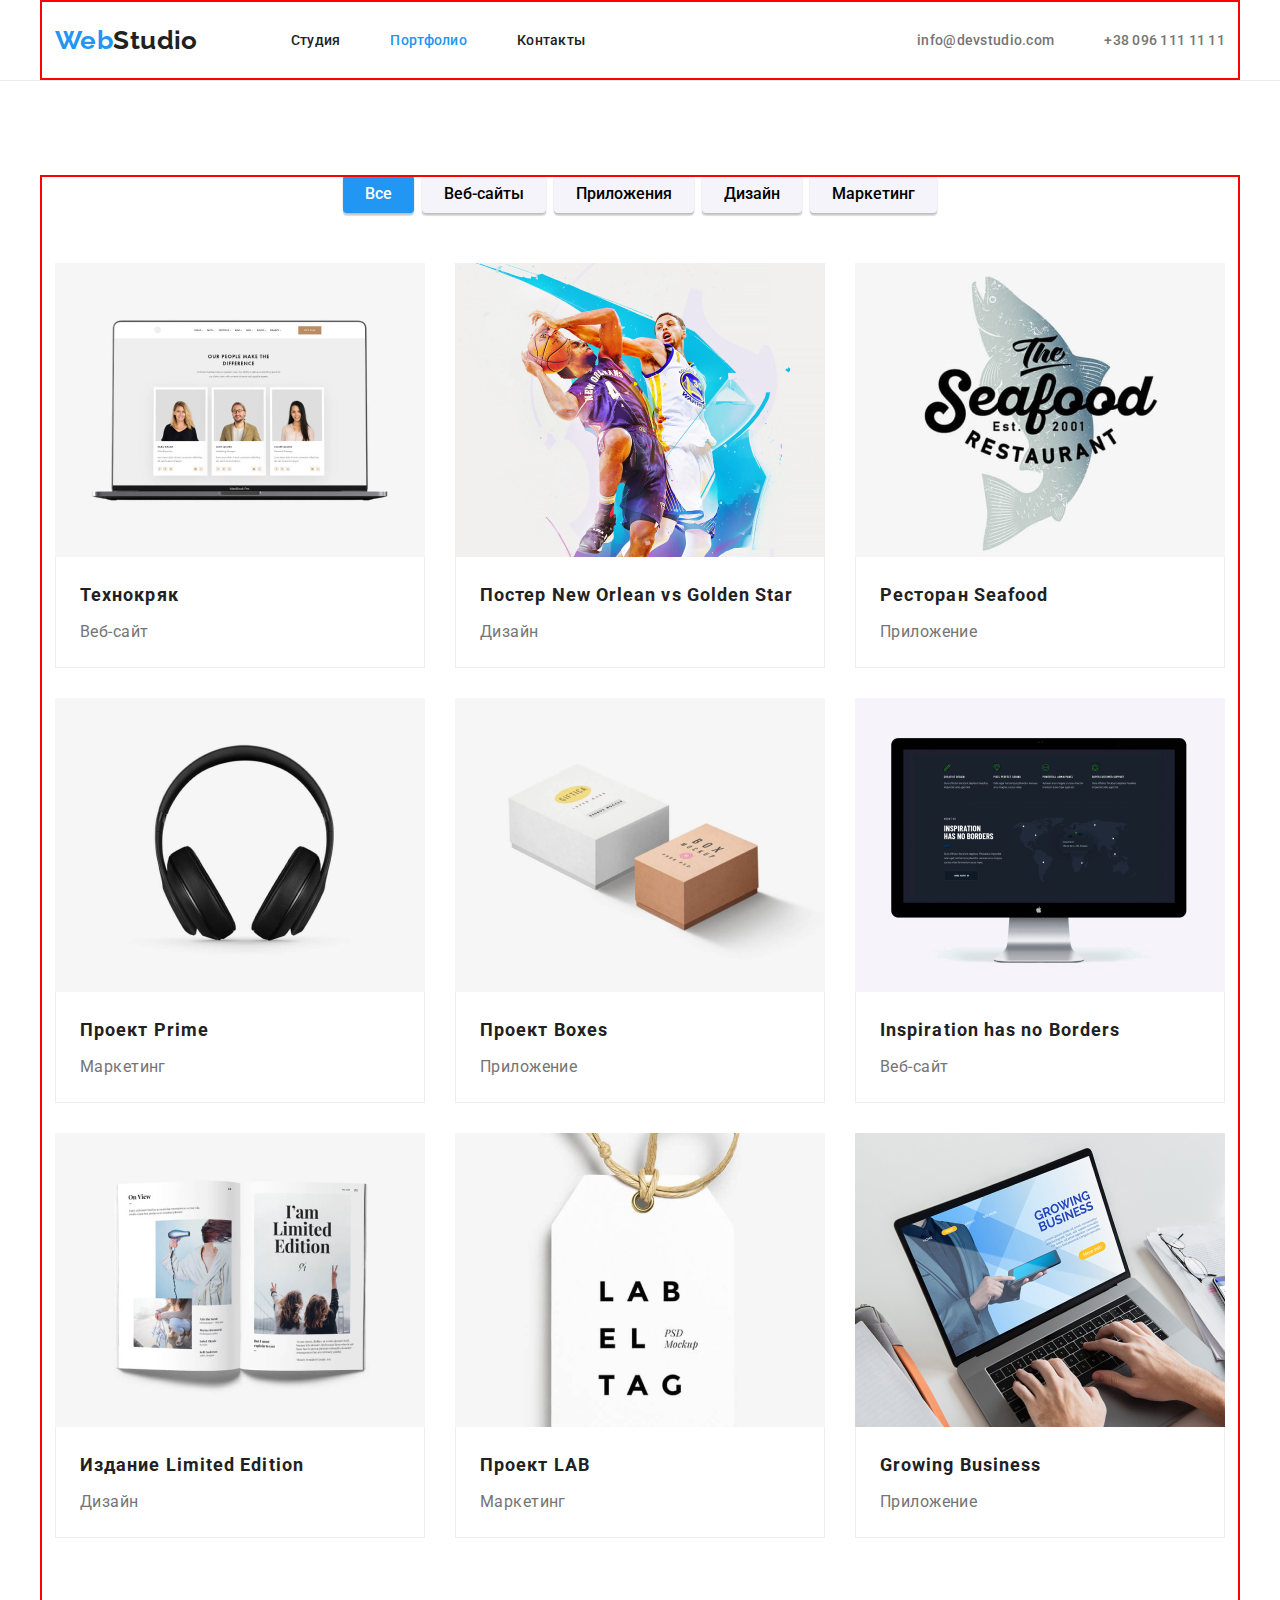
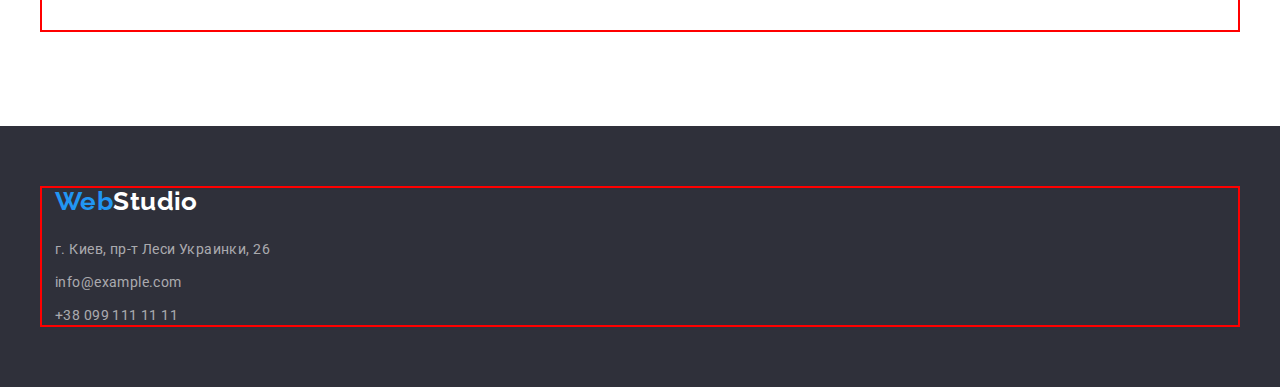
==== commit 8122a20d: "Вносит изменения согласно перечню замечаний" ====
--- a/portfolio.html
+++ b/portfolio.html
@@ -45,7 +45,7 @@
       </div>
     </header>
     <main>
-      <section>
+      <section class="section">
         <div class="container portfolio-container">
           <h1 class="visually-hidden">Портфолио</h1>
           <ul class="list portfolio-filter-container">
@@ -170,7 +170,7 @@
         <a class="logo link logo-footer" href="./index.html"
           ><span class="logo-accent">Web</span><span class="logo-accent-footer">Studio</span></a
         >
-        <address class="addres">
+        <address>
           <ul class="list addres-list">
             <li class="addres-item">
               <a
--- a/css/styles.css
+++ b/css/styles.css
@@ -17,6 +17,9 @@
   --main-bg-color: #fff;
 
   /* others */
+  --header-line-color: #ececec;
+  --hero-btn-hover-color: #188ce8;
+  --team-item-bg-color: #ffffff;
 }
 
 body {
@@ -52,6 +55,15 @@
 
 img {
   display: block;
+  max-width: 100%;
+  height: auto;
+}
+
+.section {
+  padding-top: 94px;
+  padding-bottom: 94px;
+  padding-right: 0;
+  padding-left: 0;
 }
 
 /* base styles */
@@ -87,12 +99,13 @@
 
 /*====== Header section======== */
 
+.header {
+  border-bottom: 1px solid var(--header-line-color);
+}
+
 .header-container {
   display: flex;
   align-items: center;
-  /* min-height: 80px; */
-
-  border-bottom: 1px solid #ececec;
 }
 
 .logo {
@@ -111,7 +124,7 @@
 
 .header-list {
   display: flex;
-  gap: 40px;
+  gap: 50px;
 }
 
 .header-link {
@@ -138,6 +151,7 @@
 .header-contacts {
   padding-top: 32px;
   padding-bottom: 32px;
+  display: block;
 
   font-weight: 500;
   line-height: calc(16 / 14);
@@ -156,15 +170,21 @@
 
 .hero {
   background-color: var(--dark-bg-color);
-}
-
-.hero-container {
   padding-top: 200px;
   padding-bottom: 200px;
+  padding-right: 0;
+  padding-left: 0;
   text-align: center;
 }
 
 .hero-title {
+  margin-top: 0;
+  margin-bottom: 0;
+  margin-right: auto;
+  margin-left: auto;
+  text-align: center;
+
+  width: 696px;
   font-family: 'Roboto';
   font-weight: 900;
   font-size: 44px;
@@ -179,6 +199,11 @@
   display: flex;
   margin-left: auto;
   margin-right: auto;
+  padding-top: 10px;
+  padding-bottom: 10px;
+  padding-right: 32px;
+  padding-left: 32px;
+  border: none;
 
   font-family: 'Roboto';
   font-weight: 700;
@@ -196,14 +221,10 @@
 
 .hero-btn:hover,
 .hero-btn:focus {
-  background-color: #188ce8;
+  background-color: var(--hero-btn-hover-color);
   box-shadow: 0px 4px 4px rgba(0, 0, 0, 0.15);
   border-radius: 4px;
 }
-.benefits-container {
-  padding-top: 94px;
-  padding-bottom: 94px;
-}
 
 .benefits-list-container {
   display: flex;
@@ -215,6 +236,7 @@
 
 .advantages-title {
   line-height: calc(16 / 14);
+  font-size: 14px;
   text-transform: uppercase;
   color: var(--main-txt-color);
 }
@@ -224,6 +246,10 @@
   color: var(--paragraph-txt-color);
 }
 
+.about {
+  padding-top: 0;
+}
+
 .about-list-container {
   display: flex;
   gap: 30px;
@@ -241,11 +267,6 @@
   background-color: var(--light-bg-color);
 }
 
-.team-container {
-  padding-top: 94px;
-  padding-bottom: 94px;
-}
-
 .team-title {
   margin-bottom: 50px;
 
@@ -257,16 +278,21 @@
 .team-list-container {
   display: flex;
   gap: 30px;
+}
+
+.team-item {
+  background: var(--team-item-bg-color);
+  box-shadow: 0px 1px 3px rgba(0, 0, 0, 0.12), 0px 1px 1px rgba(0, 0, 0, 0.14),
+    0px 2px 1px rgba(0, 0, 0, 0.2);
+  border-radius: 0px 0px 4px 4px;
 }
 
 .team-item-container {
   padding-top: 30px;
   padding-right: 59px;
-  padding-bottom: 59px;
+  padding-bottom: 30px;
   padding-left: 60px;
-  box-shadow: 0px 1px 3px rgba(0, 0, 0, 0.12), 0px 1px 1px rgba(0, 0, 0, 0.14),
-    0px 2px 1px rgba(0, 0, 0, 0.2);
-  border-radius: 0px 0px 4px 4px;
+  text-align: center;
 }
 
 .team-item-uppertitle {
@@ -275,13 +301,11 @@
   font-weight: 500;
   font-size: 16px;
   line-height: calc(19 / 16);
-  text-align: center;
-  width: 151px;
 }
 
 .team-item-txt {
+  font-size: 14px;
   line-height: calc(19 / 16);
-  text-align: center;
   color: var(--paragraph-txt-color);
 }
 
@@ -292,10 +316,8 @@
 /* ========Footer====== */
 .footer {
   background-color: var(--dark-bg-color);
-}
-
-.footer-container {
   padding-top: 60px;
+  padding-bottom: 60px;
 }
 
 .logo-accent-footer {
@@ -305,21 +327,16 @@
 .logo-footer {
   display: block;
   margin-bottom: 20px;
-}
-
-.addres {
-  padding-bottom: 60px;
-
+  margin-right: 0;
+}
+
+.addres-item {
   font-style: normal;
   font-weight: 400;
   line-height: calc(24 / 14);
   color: var(--addres-txt-color);
 }
 
-.addres-list {
-  width: 231px;
-}
-
 .addres-item:not(:last-child) {
   margin-bottom: 9px;
 }
@@ -333,10 +350,6 @@
 ===========Portfolio========== 
 ===========================*/
 
-.portfolio-container {
-  padding-top: 94px;
-}
-
 .portfolio-filter-container {
   display: flex;
   justify-content: center;
@@ -345,6 +358,11 @@
 }
 
 .portfolio-filter-btn {
+  padding-top: 6px;
+  padding-right: 22px;
+  padding-bottom: 6px;
+  padding-left: 22px;
+
   font-weight: 500;
   font-size: 16px;
   line-height: calc(26 / 16);
@@ -352,6 +370,10 @@
   background-color: var(--light-bg-color);
   cursor: pointer;
   font-family: var(--main-font);
+  border: none;
+  box-shadow: 0px 3px 1px rgba(0, 0, 0, 0.1), 0px 1px 2px rgba(0, 0, 0, 0.08),
+    0px 2px 2px rgba(0, 0, 0, 0.12);
+  border-radius: 4px;
 }
 
 .portfolio-filter-btn-accent {
